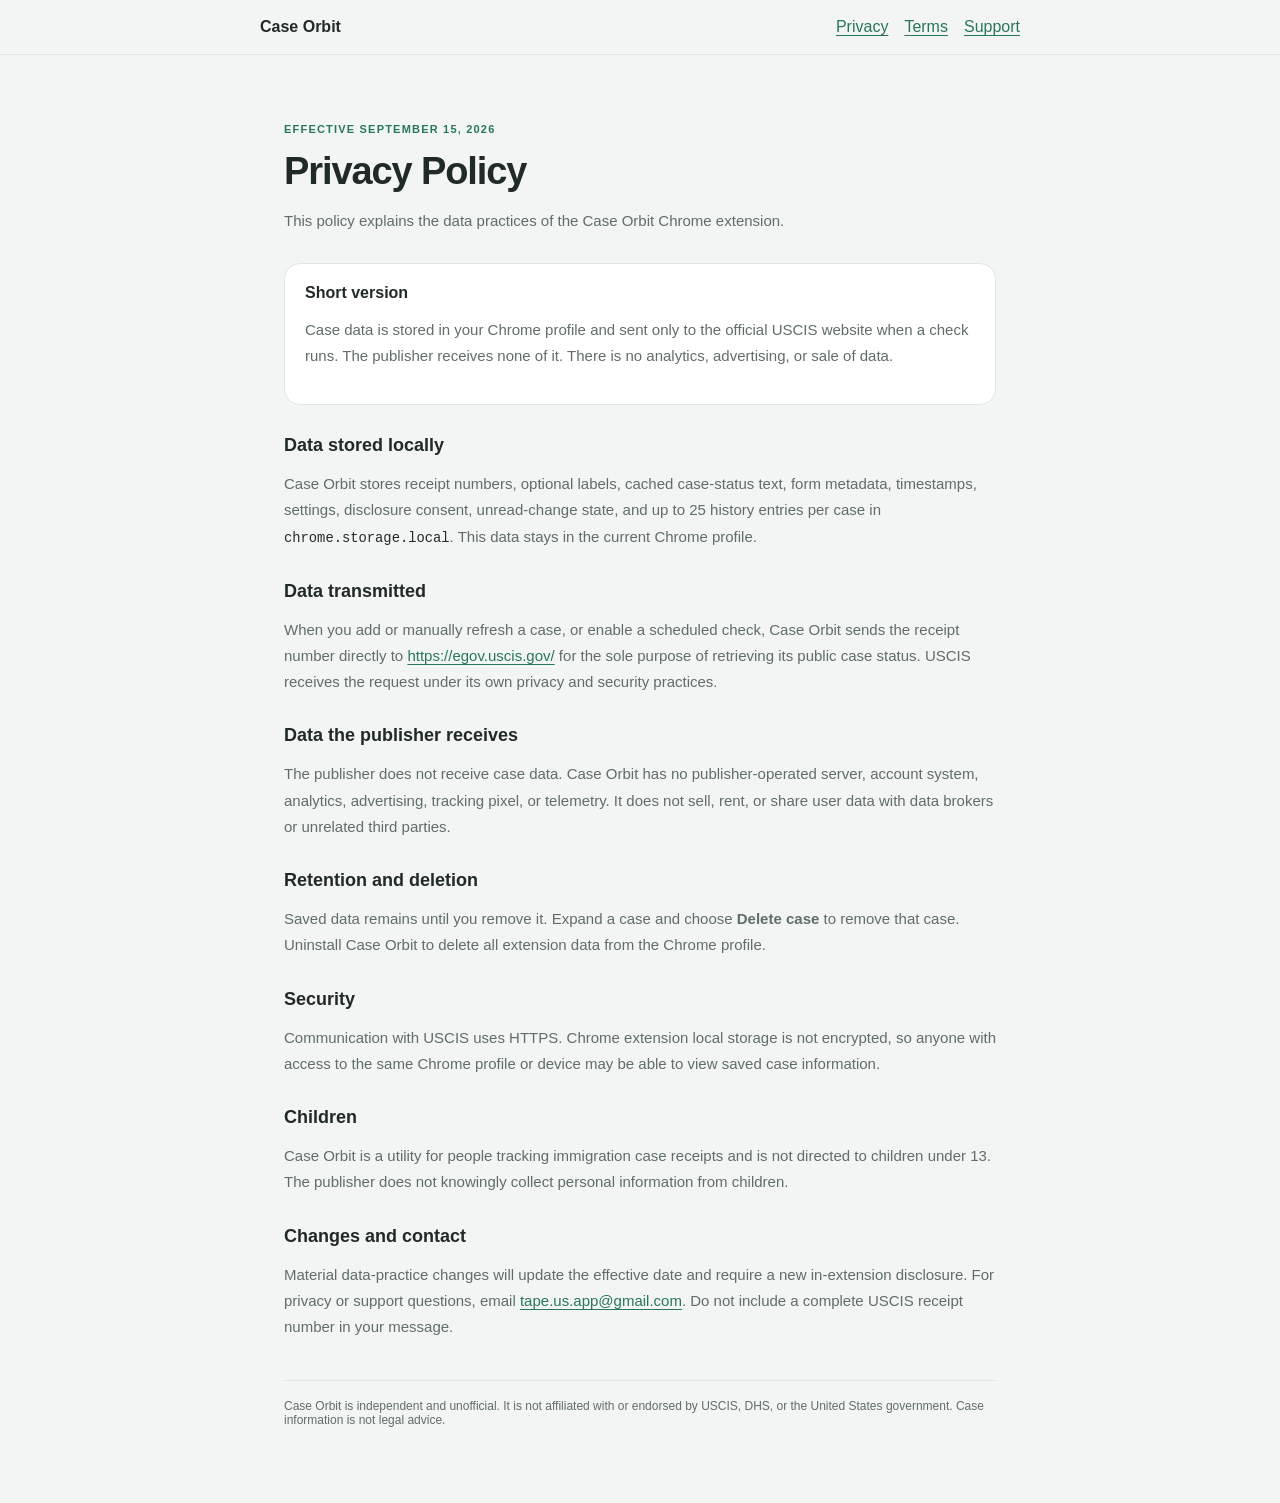
==== privacy.html @ 36a0852c "Publish Case Orbit policy and support site" ====
<!doctype html><html lang="en"><head><meta charset="UTF-8"><meta name="viewport" content="width=device-width,initial-scale=1"><title>Privacy Policy · Case Orbit</title><link rel="stylesheet" href="site.css"></head><body>
<nav><strong>Case Orbit</strong><div><a href="privacy.html">Privacy</a><a href="terms.html">Terms</a><a href="support.html">Support</a></div></nav>
<main><p class="eyebrow">Effective September 15, 2026</p><h1>Privacy Policy</h1><p>This policy explains the data practices of the Case Orbit Chrome extension.</p>
<div class="summary"><strong>Short version</strong><p>Case data is stored in your Chrome profile and sent only to the official USCIS website when a check runs. The publisher receives none of it. There is no analytics, advertising, or sale of data.</p></div>
<h2>Data stored locally</h2><p>Case Orbit stores receipt numbers, optional labels, cached case-status text, form metadata, timestamps, settings, disclosure consent, unread-change state, and up to 25 history entries per case in <code>chrome.storage.local</code>. This data stays in the current Chrome profile.</p>
<h2>Data transmitted</h2><p>When you add or manually refresh a case, or enable a scheduled check, Case Orbit sends the receipt number directly to <a href="https://egov.uscis.gov/">https://egov.uscis.gov/</a> for the sole purpose of retrieving its public case status. USCIS receives the request under its own privacy and security practices.</p>
<h2>Data the publisher receives</h2><p>The publisher does not receive case data. Case Orbit has no publisher-operated server, account system, analytics, advertising, tracking pixel, or telemetry. It does not sell, rent, or share user data with data brokers or unrelated third parties.</p>
<h2>Retention and deletion</h2><p>Saved data remains until you remove it. Expand a case and choose <strong>Delete case</strong> to remove that case. Uninstall Case Orbit to delete all extension data from the Chrome profile.</p>
<h2>Security</h2><p>Communication with USCIS uses HTTPS. Chrome extension local storage is not encrypted, so anyone with access to the same Chrome profile or device may be able to view saved case information.</p>
<h2>Children</h2><p>Case Orbit is a utility for people tracking immigration case receipts and is not directed to children under 13. The publisher does not knowingly collect personal information from children.</p>
<h2>Changes and contact</h2><p>Material data-practice changes will update the effective date and require a new in-extension disclosure. For privacy or support questions, email <a href="mailto:tape.us.app@gmail.com">tape.us.app@gmail.com</a>. Do not include a complete USCIS receipt number in your message.</p>
<footer>Case Orbit is independent and unofficial. It is not affiliated with or endorsed by USCIS, DHS, or the United States government. Case information is not legal advice.</footer></main></body></html>
---- site.css ----
:root { --bg:#f3f5f4; --surface:#fff; --text:#202a26; --muted:#5f6e66; --rule:#dfe7e2; --accent:#28765d; }
* { box-sizing:border-box; }
body { background:var(--bg); color:var(--text); font-family:-apple-system,BlinkMacSystemFont,"Segoe UI",sans-serif; margin:0; }
nav { align-items:center; border-bottom:1px solid var(--rule); display:flex; justify-content:space-between; padding:18px max(24px,calc((100vw - 760px)/2)); }
nav strong { font-family:ui-rounded,-apple-system,sans-serif; }
nav div { display:flex; gap:16px; }
main { margin:0 auto; max-width:760px; padding:54px 24px 76px; }
.eyebrow { color:var(--accent); font-size:11px; font-weight:700; letter-spacing:1.2px; text-transform:uppercase; }
h1 { font-family:ui-rounded,"SF Pro Rounded",-apple-system,sans-serif; font-size:38px; letter-spacing:-1.1px; margin:8px 0 10px; }
h2 { font-size:18px; margin:30px 0 8px; }
p,li { color:var(--muted); font-size:15px; line-height:1.75; }
ul { padding-left:22px; }
a { color:var(--accent); text-underline-offset:3px; }
.summary { background:var(--surface); border:1px solid var(--rule); border-radius:16px; margin:28px 0; padding:20px; }
.link-grid { display:grid; gap:12px; grid-template-columns:repeat(3,1fr); margin:28px 0; }
.link-grid a { background:var(--surface); border:1px solid var(--rule); border-radius:16px; padding:18px; text-decoration:none; }
.link-grid strong,.link-grid span { display:block; }
.link-grid span { color:var(--muted); font-size:13px; line-height:1.5; margin-top:5px; }
code { color:var(--text); font-size:.92em; }
footer { border-top:1px solid var(--rule); color:var(--muted); font-size:12px; margin-top:40px; padding-top:18px; }
@media (max-width:600px) { nav { align-items:flex-start; flex-direction:column; gap:10px; } h1 { font-size:31px; } .link-grid { grid-template-columns:1fr; } }
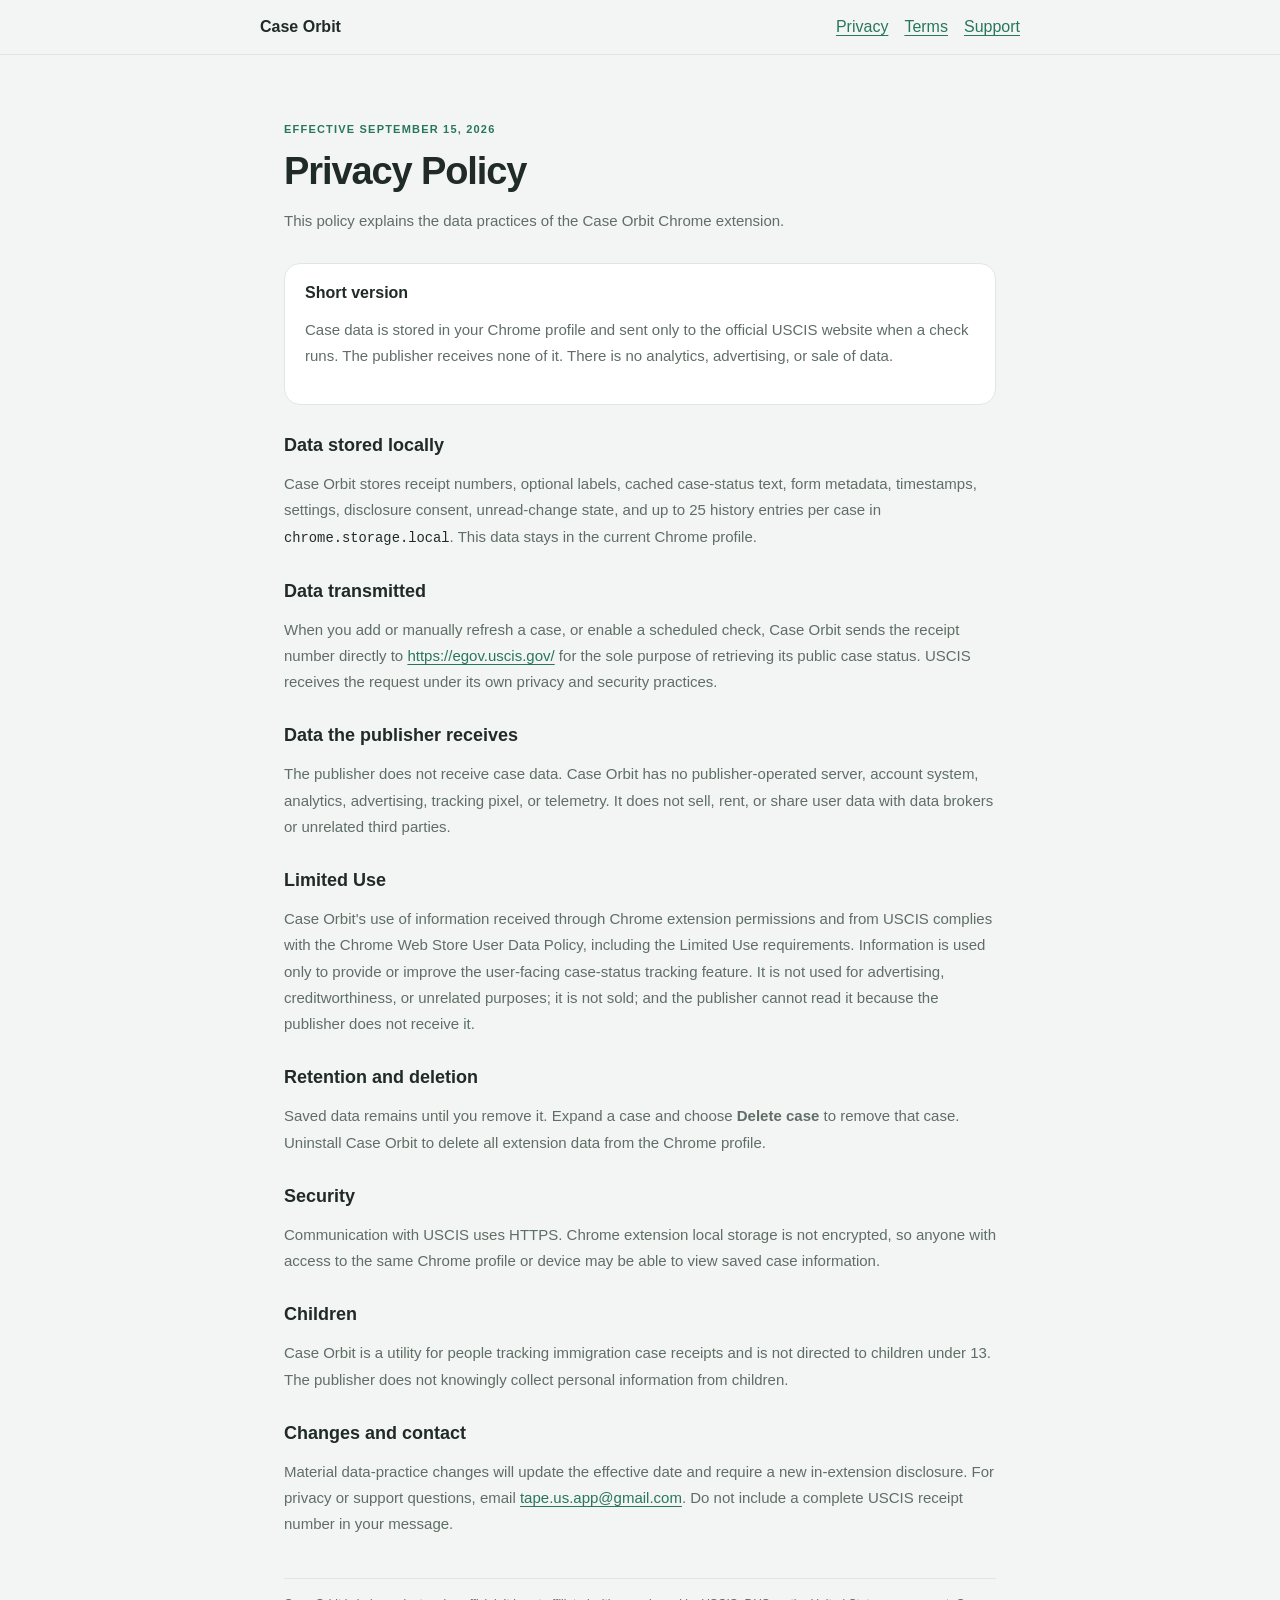
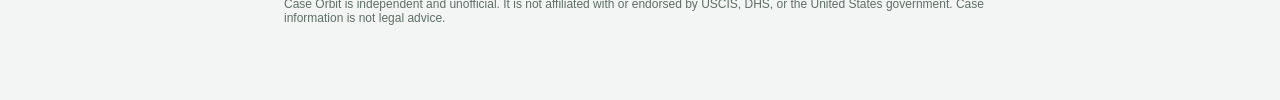
==== commit faa7a1ff: "Add Chrome Web Store Limited Use disclosure" ====
--- a/privacy.html
+++ b/privacy.html
@@ -5,6 +5,7 @@
 <h2>Data stored locally</h2><p>Case Orbit stores receipt numbers, optional labels, cached case-status text, form metadata, timestamps, settings, disclosure consent, unread-change state, and up to 25 history entries per case in <code>chrome.storage.local</code>. This data stays in the current Chrome profile.</p>
 <h2>Data transmitted</h2><p>When you add or manually refresh a case, or enable a scheduled check, Case Orbit sends the receipt number directly to <a href="https://egov.uscis.gov/">https://egov.uscis.gov/</a> for the sole purpose of retrieving its public case status. USCIS receives the request under its own privacy and security practices.</p>
 <h2>Data the publisher receives</h2><p>The publisher does not receive case data. Case Orbit has no publisher-operated server, account system, analytics, advertising, tracking pixel, or telemetry. It does not sell, rent, or share user data with data brokers or unrelated third parties.</p>
+<h2>Limited Use</h2><p>Case Orbit's use of information received through Chrome extension permissions and from USCIS complies with the Chrome Web Store User Data Policy, including the Limited Use requirements. Information is used only to provide or improve the user-facing case-status tracking feature. It is not used for advertising, creditworthiness, or unrelated purposes; it is not sold; and the publisher cannot read it because the publisher does not receive it.</p>
 <h2>Retention and deletion</h2><p>Saved data remains until you remove it. Expand a case and choose <strong>Delete case</strong> to remove that case. Uninstall Case Orbit to delete all extension data from the Chrome profile.</p>
 <h2>Security</h2><p>Communication with USCIS uses HTTPS. Chrome extension local storage is not encrypted, so anyone with access to the same Chrome profile or device may be able to view saved case information.</p>
 <h2>Children</h2><p>Case Orbit is a utility for people tracking immigration case receipts and is not directed to children under 13. The publisher does not knowingly collect personal information from children.</p>
